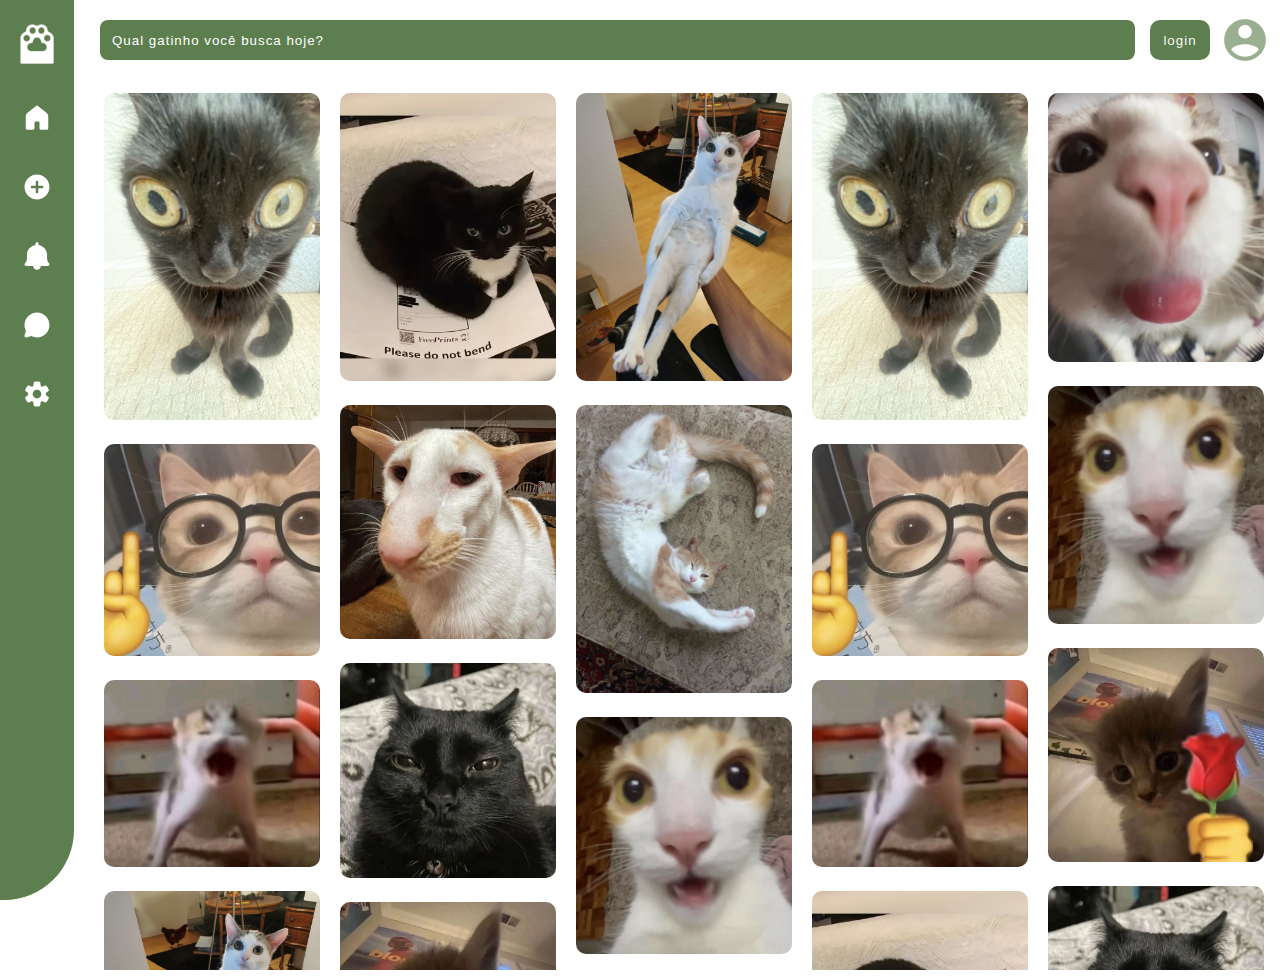
==== index.html @ 74d88e48 "modified:   home.html 	modified:   index.html 	new file:   js/script.js 	deleted:    script.js 	new " ====
<!DOCTYPE html>
<html lang="pt-BR">
<head>
    <meta charset="UTF-8">
    <meta name="viewport" content="width=device-width, initial-scale=1.0">
    <meta name="description" content="Navegue e compartilhe fotos de gatos pelo mundo inteiro!">
    <!-- css -->
    <link rel="stylesheet" href="/styles/style.css">
    <link rel="stylesheet" href="/styles/media_querie.css">
    <!-- icones por Icons8 -->
    <link rel="manifest" href="/manifest.json">
    <title>PinCat</title>
    <link rel="icon" type="image/png" href="/img/icons/icons8-cat-footprint-100 (1).png">
</head>
<body>
    <sidebar class="sidebar">
        <div class="sidebar_content">
            <div class="icon">
                <a class="logo" href="index.html">
                    <img src="/img/icons/icons8-cat-footprint-100 (1).png" alt="Pata de gato"></a>
                
                <a class="home" href="index.html">
                    <img src="/img/icons/icons8-home.svg" alt="Início"></a>
                <!-- concertar isso -->
                <a class="create" href="create.html">
                    <img id="addContentIcon" src="/img/icons/icons8-plus.svg" alt="Adicionar"></a>
                
                    <a class="notice" href="">
                    <img src="/img/icons/icons8-bell.svg" alt="Notificações"></a>
                
                    <a class="chat" href="">
                    <img src="/img/icons/icons8-chat.svg" alt="Conversas"></a>
                
                    <a class="settings" href="">
                    <img src="/img/icons/icons8-settings.svg" alt="Configuração"></a>
            </div>
    </div>
</sidebar>
<header class="header">
        <div class="header_content">
            <input type="text" placeholder="Qual gatinho você busca hoje?">
            <div class="login_section">
            <button>login</button>
            <img class="icon" src="/img/icons/icons8-user-100.png" alt="Perfil">
            </div>
        </div>
</header>
<!-- 
<div class= nav_iframe>
    <a href="formacao.html" target="main">Formação - </a>
    <a href="softskills.html" target="main">Soft Skills - </a>
    <a href="trabalhos.html" target="main">Trabalhos - </a>
    <a href="contato.html" target="main">Contato</a>
</div>
<div class="iframe">
    <iframe src="formacao.html" width="600px" height="250px" name="main"></iframe>
</div> -->

<main class="main" id="conteudo">
    <iframe src="home.html" frameborder="0"></iframe>
</main>
<script src="script.js"></script>
</body>
</html>
---- styles/style.css ----
body{
    background-color: #ffffff;
}
sidebar{
    position: fixed;
    top: 0;
    left: 0;
    bottom: 0;
    padding: 12px;
    width: 50px;
    z-index: 1000;
    background-color: #5d7e4e;
    border-bottom-right-radius: 70px;
}
.sidebar_content{
    text-align: center;
    margin: 12px 0;
}

.sidebar_content .icon{
    display: flex;
    flex-direction: column;
    gap: 35px;
}

.sidebar_content .logo img{
    width: 40px;
    height: 40px;
}

header{
    display: flex;
    align-items: center;
    justify-content: space-evenly;
    position: fixed;
    top: 0;
    left: 0;
    right: 0;
    height: 80px;
    z-index: 999;
    background-color: #ffffff;
    padding: 0 0 0 100px;
}

.header_content{
    display: flex;
    align-items: center;
    width: 100%;
}

.header_content input{
    background-color: #5d7e4e;
    align-items: center;
    justify-content: center;
    border-style: none;
    width: fit-content;
    height: 40px;
    width: 100%;
    border-radius: 8px;
    outline: none;
    padding: 0 0 0 12px;
    color: #fff;
    font-weight: 500;
    letter-spacing: 1px;
}

.header_content .icon{
    width: 50px;
    height: 50px;
}


input::placeholder{
    color: #ffffff;
}

input:hover{
    background-color: #435a37;
}

.login_section{
    display: flex;
    justify-content: space-around;
    align-items: center;
    padding-left: 15px;
    padding-right: 10px;
}

.header_content button{
    border-style: none;
    height: 40px;
    color: #f8f7ee;
    background-color: #5d7e4e;
    border-radius: 10px;
    width: 60px;
    cursor: pointer;
    font-weight: 500;
    letter-spacing: 1px;
}

.header_content button:hover{
    background-color: #435a37;
}

.header_content .icon{
    padding: 0 0 0 10px;
}

main{
    height: 100vh;
    display: flex;
    margin: 70px 0 0 73px;
}

iframe{
    width: 100%;
}

.main_content {
    column-count: 5; 
    column-gap: 20px;
    padding: 15px 0 0 15px;
    height: 100%;
}

.card {
    position: relative;
    display: inline-block;
    width: 100%;
    margin-bottom: 20px;
    break-inside: avoid;
}

.card img {
    width: 100%;
    height: auto;
    object-fit: cover;
    border-radius: 10px;

}

.main_content img:hover {
    filter: brightness(50%);
}


.overlay {
    position: absolute;
    top: 0;
    left: 0;
    width: 100%;
    height: 99%;
    border-radius: 15px;
    background-color: #00000080;
    display: flex;
    justify-content: flex-end;
    align-items: flex-end;
    opacity: 0;
    transition: opacity 0.3s ease-in-out;
    flex-direction:column
}

.card:hover .overlay {
    opacity: 1;
}

.button {    
    border-style: none;
    height: 40px;
    color: #f8f7ee;
    background-color: #5d7e4e;
    border-radius: 10px;
    width: 70px;
    cursor: pointer;
    margin: 5px;
}

.button:hover {
    background-color: #435a37;
}


/* Estilos para o popup */
.popup {
    position: fixed;
    top: 0;
    left: 0;
    right: 0;
    bottom: 0;
    background-color: #00000080;
    display: flex;
    justify-content: center;
    align-items: center;
    z-index: 1000;
}

.popup-content {
    background-color: #fff;
    padding: 20px;
    border-radius: 10px;
    text-align: center;
    width: 300px;
}

.popup-content p {
    font-size: 18px;
    margin-bottom: 20px;
}

.close-popup {
    background-color: #5d7e4e;
    color: white;
    border: none;
    padding: 10px 20px;
    cursor: pointer;
    border-radius: 5px;
}

.close-popup:hover {
    background-color: #435a37;
}
---- styles/media_querie.css ----
/*   Responsividade   */

/* telas medias */
@media (max-width: 1024px) {
    .main_content {
        column-count: 4;
    }
}

/* telas pequenas */
@media (max-width: 768px) {
    .main_content {
        column-count: 3;
    }
}

/* celulares */
@media (max-width: 480px) {
    sidebar{
        position: fixed;
        left: 0;
        bottom: 0;
        top: unset;
        height: 30px; 
        display: flex;
        flex-direction: row; 
        align-items: center;
        border-radius: 0;
        padding: 5px 0; 
        width: 100%;
    }
    .sidebar_content {
        display: flex;
        flex-direction: row; 
        justify-content: space-evenly;
        width: 100%;
        height: 30px;
    }
    .sidebar_content .icon{
        display: flex;
        flex-direction: row;
        justify-content: space-around;
    }
    .icon .settings{
        display: none;
    }
    .logo{
        display: none;
    }
    header{
        padding: 0 10px 0 10px;
        height: 70px;
    }
    .login_section {
        padding: 0 0;
    }
    .login_section icon{
        padding: 0 0;
    }
    header button{
        display: none;
    }
    main{
        margin: 75px 0 0 0;
    }
    .main_content {
        padding: 0;
        column-count: 3;
        column-gap: 10px;
    }
}
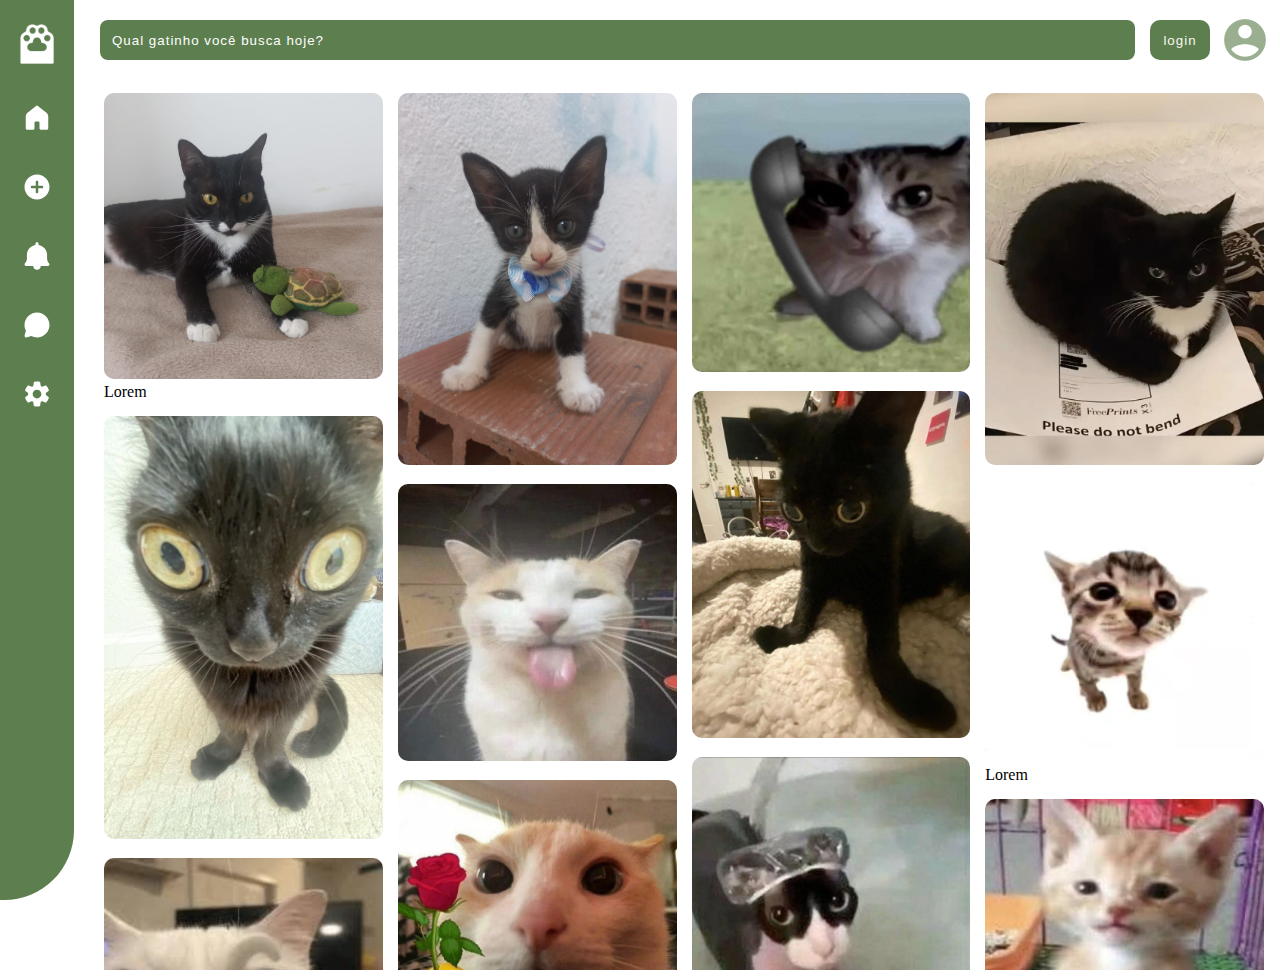
==== commit a82d8d16: "modified:   home.html 	modified:   index.html" ====
--- a/index.html
+++ b/index.html
@@ -13,7 +13,7 @@
     <link rel="icon" type="image/png" href="/img/icons/icons8-cat-footprint-100 (1).png">
 </head>
 <body>
-    <sidebar class="sidebar">
+<sidebar class="sidebar">
         <div class="sidebar_content">
             <div class="icon">
                 <a class="logo" href="index.html">
@@ -45,20 +45,9 @@
             </div>
         </div>
 </header>
-<!-- 
-<div class= nav_iframe>
-    <a href="formacao.html" target="main">Formação - </a>
-    <a href="softskills.html" target="main">Soft Skills - </a>
-    <a href="trabalhos.html" target="main">Trabalhos - </a>
-    <a href="contato.html" target="main">Contato</a>
-</div>
-<div class="iframe">
-    <iframe src="formacao.html" width="600px" height="250px" name="main"></iframe>
-</div> -->
-
 <main class="main" id="conteudo">
     <iframe src="home.html" frameborder="0"></iframe>
 </main>
-<script src="script.js"></script>
+<script src="/js/script.js"></script>
 </body>
 </html>--- a/styles/style.css
+++ b/styles/style.css
@@ -117,8 +117,8 @@
 }
 
 .main_content {
-    column-count: 5; 
-    column-gap: 20px;
+    column-count: 4; 
+    column-gap: 15px;
     padding: 15px 0 0 15px;
     height: 100%;
 }
@@ -127,7 +127,7 @@
     position: relative;
     display: inline-block;
     width: 100%;
-    margin-bottom: 20px;
+    margin-bottom: 15px;
     break-inside: avoid;
 }
 
@@ -141,27 +141,6 @@
 
 .main_content img:hover {
     filter: brightness(50%);
-}
-
-
-.overlay {
-    position: absolute;
-    top: 0;
-    left: 0;
-    width: 100%;
-    height: 99%;
-    border-radius: 15px;
-    background-color: #00000080;
-    display: flex;
-    justify-content: flex-end;
-    align-items: flex-end;
-    opacity: 0;
-    transition: opacity 0.3s ease-in-out;
-    flex-direction:column
-}
-
-.card:hover .overlay {
-    opacity: 1;
 }
 
 .button {    
@@ -180,44 +159,4 @@
 }
 
 
-/* Estilos para o popup */
-.popup {
-    position: fixed;
-    top: 0;
-    left: 0;
-    right: 0;
-    bottom: 0;
-    background-color: #00000080;
-    display: flex;
-    justify-content: center;
-    align-items: center;
-    z-index: 1000;
-}
 
-.popup-content {
-    background-color: #fff;
-    padding: 20px;
-    border-radius: 10px;
-    text-align: center;
-    width: 300px;
-}
-
-.popup-content p {
-    font-size: 18px;
-    margin-bottom: 20px;
-}
-
-.close-popup {
-    background-color: #5d7e4e;
-    color: white;
-    border: none;
-    padding: 10px 20px;
-    cursor: pointer;
-    border-radius: 5px;
-}
-
-.close-popup:hover {
-    background-color: #435a37;
-}
-
-
--- a/styles/media_querie.css
+++ b/styles/media_querie.css
@@ -16,6 +16,9 @@
 
 /* celulares */
 @media (max-width: 480px) {
+    body{
+        margin: 2px;
+    }
     sidebar{
         position: fixed;
         left: 0;
@@ -48,8 +51,8 @@
         display: none;
     }
     header{
-        padding: 0 10px 0 10px;
-        height: 70px;
+        padding: 0 4px 0 4px;
+        height: 60px;
     }
     .login_section {
         padding: 0 0;
@@ -61,11 +64,14 @@
         display: none;
     }
     main{
-        margin: 75px 0 0 0;
+        margin: 60px 0 0 0;
     }
     .main_content {
         padding: 0;
         column-count: 3;
-        column-gap: 10px;
+        column-gap: 6px;
+    }
+    .main_content .card{
+        margin-bottom: 6px;
     }
 }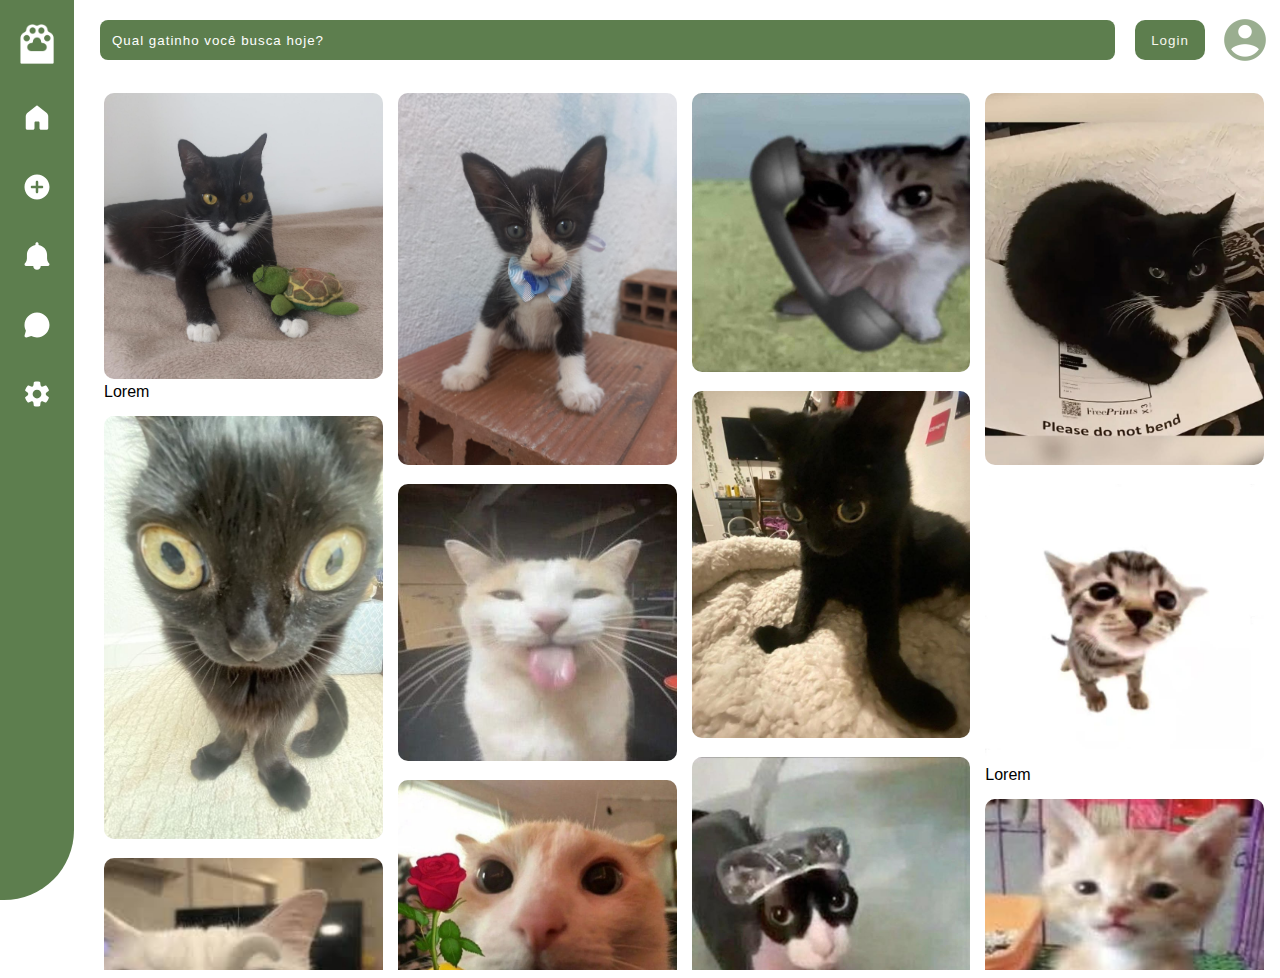
==== commit 47ad5696: "create.html" ====
--- a/index.html
+++ b/index.html
@@ -19,19 +19,19 @@
                 <a class="logo" href="index.html">
                     <img src="/img/icons/icons8-cat-footprint-100 (1).png" alt="Pata de gato"></a>
                 
-                <a class="home" href="index.html">
+                <a class="home" href="home.html"  target="iframe">
                     <img src="/img/icons/icons8-home.svg" alt="Início"></a>
-                <!-- concertar isso -->
-                <a class="create" href="create.html">
-                    <img id="addContentIcon" src="/img/icons/icons8-plus.svg" alt="Adicionar"></a>
+                    
+                <a class="create" href="create.html" target="iframe">
+                    <img src="/img/icons/icons8-plus.svg" alt="Adicionar"></a>
                 
-                    <a class="notice" href="">
+                <a class="notice" href="">
                     <img src="/img/icons/icons8-bell.svg" alt="Notificações"></a>
                 
-                    <a class="chat" href="">
+                <a class="chat" href="">
                     <img src="/img/icons/icons8-chat.svg" alt="Conversas"></a>
                 
-                    <a class="settings" href="">
+                <a class="settings" href="" target="iframe">
                     <img src="/img/icons/icons8-settings.svg" alt="Configuração"></a>
             </div>
     </div>
@@ -40,13 +40,13 @@
         <div class="header_content">
             <input type="text" placeholder="Qual gatinho você busca hoje?">
             <div class="login_section">
-            <button>login</button>
+            <button>Login</button>
             <img class="icon" src="/img/icons/icons8-user-100.png" alt="Perfil">
             </div>
         </div>
 </header>
-<main class="main" id="conteudo">
-    <iframe src="home.html" frameborder="0"></iframe>
+<main class="main">
+    <iframe name="iframe" src="home.html" frameborder="0"></iframe>
 </main>
 <script src="/js/script.js"></script>
 </body>
--- a/styles/style.css
+++ b/styles/style.css
@@ -1,5 +1,7 @@
 body{
     background-color: #ffffff;
+    /* temporario */
+    font-family: 'Gill Sans', 'Gill Sans MT', Calibri, 'Trebuchet MS', sans-serif;
 }
 sidebar{
     position: fixed;
@@ -53,7 +55,6 @@
     align-items: center;
     justify-content: center;
     border-style: none;
-    width: fit-content;
     height: 40px;
     width: 100%;
     border-radius: 8px;
@@ -69,81 +70,7 @@
     height: 50px;
 }
 
-
-input::placeholder{
-    color: #ffffff;
-}
-
-input:hover{
-    background-color: #435a37;
-}
-
-.login_section{
-    display: flex;
-    justify-content: space-around;
-    align-items: center;
-    padding-left: 15px;
-    padding-right: 10px;
-}
-
-.header_content button{
-    border-style: none;
-    height: 40px;
-    color: #f8f7ee;
-    background-color: #5d7e4e;
-    border-radius: 10px;
-    width: 60px;
-    cursor: pointer;
-    font-weight: 500;
-    letter-spacing: 1px;
-}
-
-.header_content button:hover{
-    background-color: #435a37;
-}
-
-.header_content .icon{
-    padding: 0 0 0 10px;
-}
-
-main{
-    height: 100vh;
-    display: flex;
-    margin: 70px 0 0 73px;
-}
-
-iframe{
-    width: 100%;
-}
-
-.main_content {
-    column-count: 4; 
-    column-gap: 15px;
-    padding: 15px 0 0 15px;
-    height: 100%;
-}
-
-.card {
-    position: relative;
-    display: inline-block;
-    width: 100%;
-    margin-bottom: 15px;
-    break-inside: avoid;
-}
-
-.card img {
-    width: 100%;
-    height: auto;
-    object-fit: cover;
-    border-radius: 10px;
-
-}
-
-.main_content img:hover {
-    filter: brightness(50%);
-}
-
-.button {    
+button {    
     border-style: none;
     height: 40px;
     color: #f8f7ee;
@@ -152,11 +79,130 @@
     width: 70px;
     cursor: pointer;
     margin: 5px;
-}
-
-.button:hover {
+    letter-spacing: 1px;
+}
+
+button:hover {
     background-color: #435a37;
 }
 
-
-
+.header_content input::placeholder{
+    color: #ffffff;
+}
+
+.header_content input:hover{
+    background-color: #435a37;
+}
+
+.login_section{
+    display: flex;
+    justify-content: space-around;
+    align-items: center;
+    padding-left: 15px;
+    padding-right: 10px;
+}
+
+
+.header_content button:hover{
+    background-color: #435a37;
+}
+
+.header_content .icon{
+    padding: 0 0 0 10px;
+}
+
+main{
+    height: 100vh;
+    display: flex;
+    margin: 70px 0 0 73px;
+}
+
+iframe{
+    width: 100%;
+}
+
+.main_content_home {
+    column-count: 4; 
+    column-gap: 15px;
+    padding: 15px 0 0 15px;
+    height: 100%;
+}
+
+.card {
+    position: relative;
+    display: inline-block;
+    width: 100%;
+    margin-bottom: 15px;
+    break-inside: avoid;
+}
+
+.card img {
+    width: 100%;
+    height: auto;
+    object-fit: cover;
+    border-radius: 10px;
+
+}
+
+.main_content_home img:hover {
+    filter: brightness(50%);
+}
+
+.main_content_create{
+    margin: 0 0 0 12px;
+    height: 100vh;
+    width: 100%;
+}
+
+.main_content_create .criacao{
+    margin: 32px 0 0 0 ;
+    display: flex;
+    width: fit-content;
+    justify-content: center;
+}
+
+.main_content_create .arquivo{
+    border: #435a37;
+    border-style: dashed;
+    border-radius: 10px;
+    text-align: center;
+    align-content: center;
+    margin: 0 20px 0 0;
+    width: 30rem;
+}
+
+.main_content_create form{
+    display: flex;
+    flex-direction: column;
+    align-items: flex-end;
+    gap: 30px;
+}
+
+.main_content_create .form_content{
+    display: flex;
+    flex-direction: column;
+    width: 100%;
+    align-items: flex-start;
+}
+
+.main_content_create form input{
+    align-items: center;
+    justify-content: center;
+    height: 40px;
+    width: 600px;
+    border-radius: 8px;
+    padding: 0 0 0 12px;
+    font-weight: 500;
+    letter-spacing: 1px;
+    border-color: #435a37;
+    margin: 0 0 12px 0;
+}
+
+.main_content_create .descricao{
+    height: 90px;
+}
+
+.main_content_create form button{
+    margin: 0;
+    width: 90px;
+}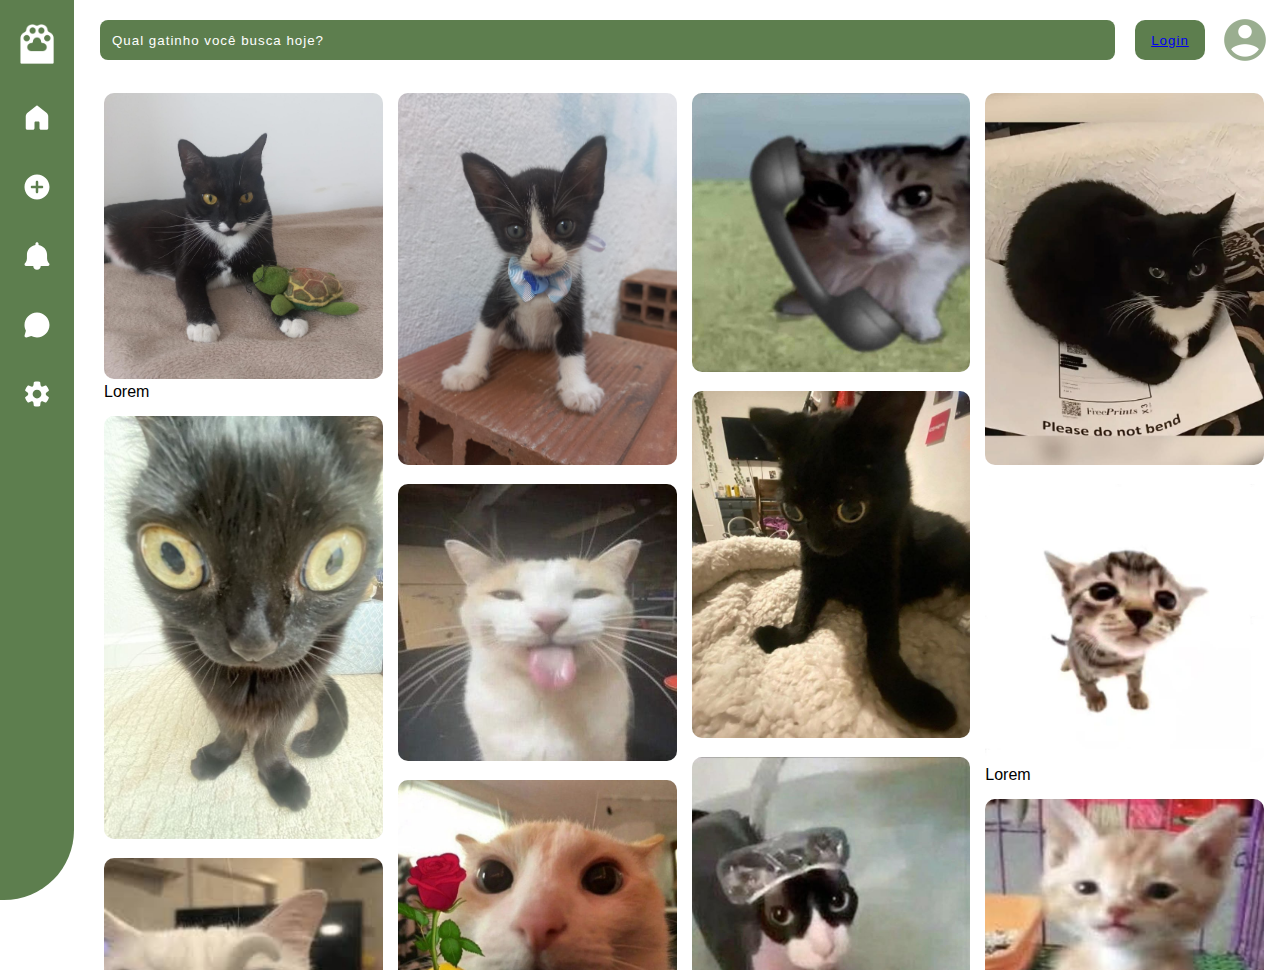
==== commit 7fbcf6ba: "modified:   index.html 	modified:   login.html 	new file:   styles/login.css 	modified:   styles/sty" ====
--- a/index.html
+++ b/index.html
@@ -40,7 +40,9 @@
         <div class="header_content">
             <input type="text" placeholder="Qual gatinho você busca hoje?">
             <div class="login_section">
-            <button>Login</button>
+            <button>
+                <a href="login.html" target="_blank" >Login</a>
+            </button>
             <img class="icon" src="/img/icons/icons8-user-100.png" alt="Perfil">
             </div>
         </div>
--- a/styles/style.css
+++ b/styles/style.css
@@ -71,6 +71,7 @@
 }
 
 button {    
+    text-decoration: none;
     border-style: none;
     height: 40px;
     color: #f8f7ee;
@@ -186,7 +187,7 @@
 }
 
 .main_content_create form input{
-    align-items: center;
+    align-items: start;
     justify-content: center;
     height: 40px;
     width: 600px;
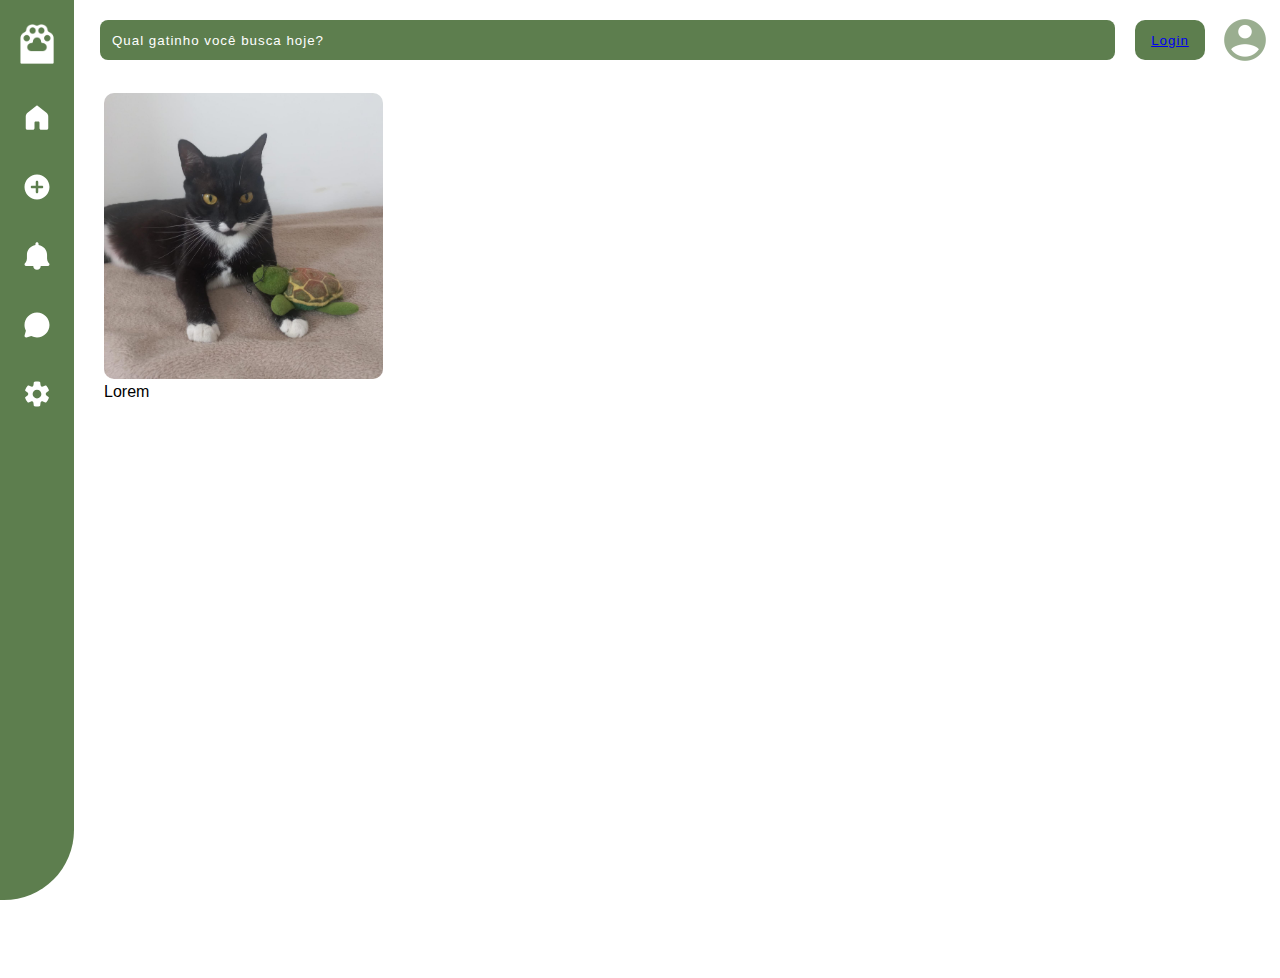
==== commit 70d51bf1: "modified:   README.md 	modified:   create.html 	modified:   home.html 	modified:   index.html 	new f" ====
--- a/index.html
+++ b/index.html
@@ -31,17 +31,17 @@
                 <a class="chat" href="">
                     <img src="/img/icons/icons8-chat.svg" alt="Conversas"></a>
                 
-                <a class="settings" href="" target="iframe">
+                <a class="settings" href="">
                     <img src="/img/icons/icons8-settings.svg" alt="Configuração"></a>
             </div>
     </div>
 </sidebar>
 <header class="header">
         <div class="header_content">
-            <input type="text" placeholder="Qual gatinho você busca hoje?">
+            <input type="text" placeholder="Qual gatinho você busca hoje?" id="searchInput">
             <div class="login_section">
             <button>
-                <a href="login.html" target="_blank" >Login</a>
+                <a href="login.html" target="_blank">Login</a>
             </button>
             <img class="icon" src="/img/icons/icons8-user-100.png" alt="Perfil">
             </div>
@@ -51,5 +51,6 @@
     <iframe name="iframe" src="home.html" frameborder="0"></iframe>
 </main>
 <script src="/js/script.js"></script>
+<script src="/js/app.js"></script>
 </body>
 </html>--- a/styles/style.css
+++ b/styles/style.css
@@ -150,6 +150,8 @@
 }
 
 .main_content_create{
+    display: flex;
+    flex-direction: column;
     margin: 0 0 0 12px;
     height: 100vh;
     width: 100%;
@@ -158,7 +160,6 @@
 .main_content_create .criacao{
     margin: 32px 0 0 0 ;
     display: flex;
-    width: fit-content;
     justify-content: center;
 }
 
@@ -187,10 +188,8 @@
 }
 
 .main_content_create form input{
-    align-items: start;
     justify-content: center;
     height: 40px;
-    width: 600px;
     border-radius: 8px;
     padding: 0 0 0 12px;
     font-weight: 500;
